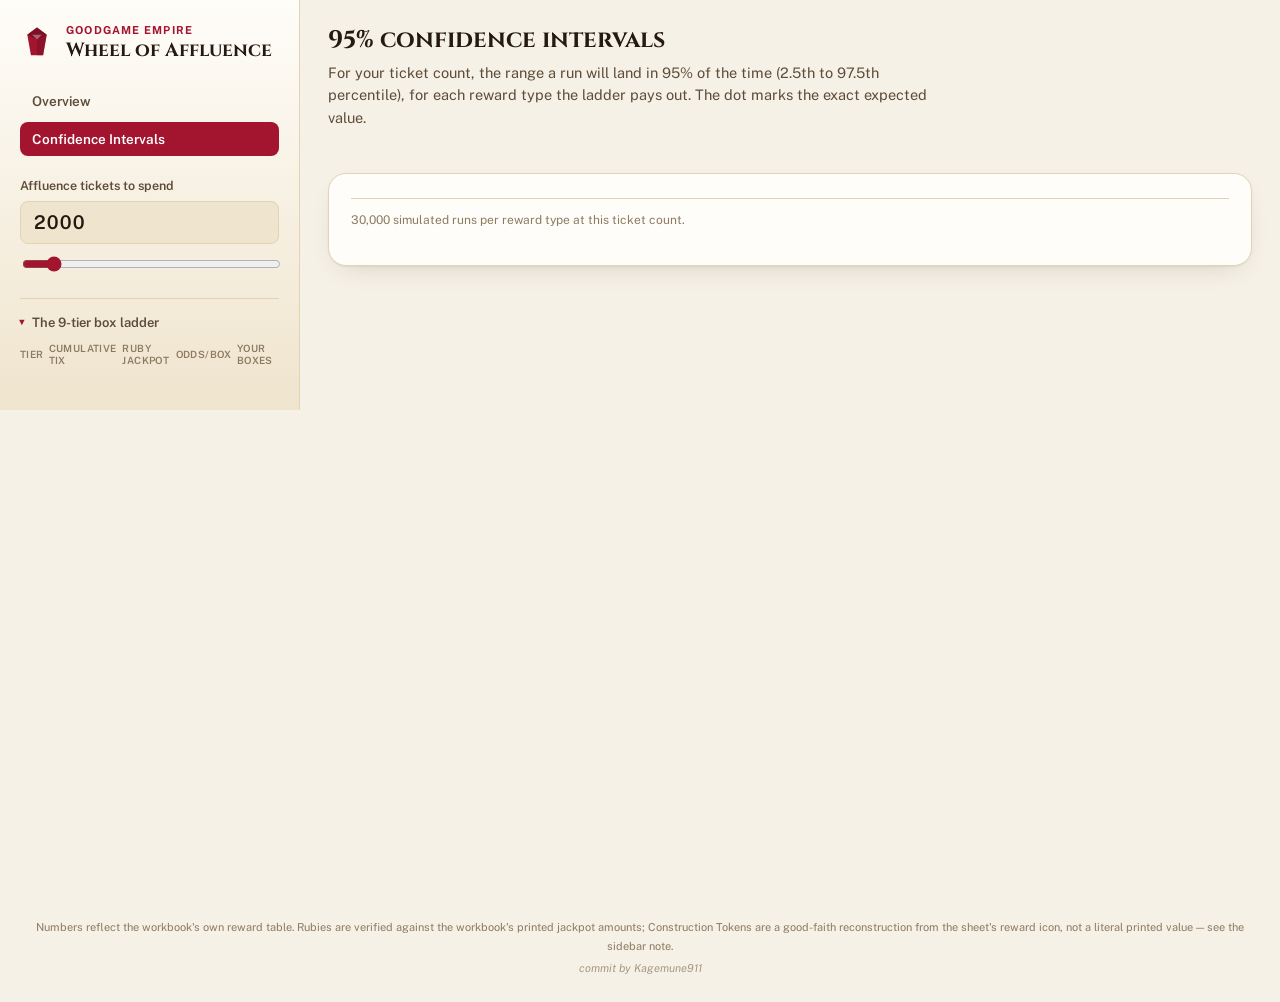
==== static/confidence.html @ 7a0fdc9e "Add confidence-interval page, ruby distribution chart, dashboard layout Split into an Overview page " ====
<!doctype html>
<html lang="en">
<head>
<meta charset="utf-8">
<meta name="viewport" content="width=device-width, initial-scale=1">
<title>Wheel of Affluence Odds — Confidence Intervals</title>
<link rel="preconnect" href="https://fonts.googleapis.com">
<link rel="preconnect" href="https://fonts.gstatic.com" crossorigin>
<link href="https://fonts.googleapis.com/css2?family=Cinzel:wght@500;600;700&family=Public+Sans:ital,wght@0,400;0,500;0,600;0,700;1,400&display=swap" rel="stylesheet">
<link rel="stylesheet" href="/static/styles.css">
</head>
<body>
<div class="shell">

  <aside class="sidebar">
    <div class="brand">
      <svg class="brand-icon" viewBox="0 0 56 56" aria-hidden="true">
        <polygon points="28,4 44,16 38,50 18,50 12,16" fill="var(--ruby)"/>
        <polygon points="28,4 44,16 28,24 12,16" fill="var(--ruby-2)"/>
        <polygon points="28,24 44,16 38,50 28,50" fill="var(--ruby-2)" opacity=".55"/>
        <polygon points="20,16 36,16 28,24" fill="#ffffff" opacity=".35"/>
      </svg>
      <div>
        <p class="eyebrow">Goodgame Empire</p>
        <h1 class="brand-title">Wheel of Affluence</h1>
      </div>
    </div>

    <nav class="nav-tabs">
      <a href="/" class="nav-tab">Overview</a>
      <a href="/confidence" class="nav-tab active">Confidence Intervals</a>
    </nav>

    <div class="field">
      <label for="tickets">Affluence tickets to spend</label>
      <input type="number" id="tickets" min="0" step="10" value="2000" inputmode="numeric">
      <input type="range" id="ticketsRange" min="0" max="20000" step="10" value="2000" aria-label="Tickets slider">
    </div>

    <details class="ladder-details" open>
      <summary>The 9-tier box ladder</summary>
      <div style="overflow-x:auto;">
      <table class="ladder-table" id="ladderTable">
        <thead><tr><th>Tier</th><th>Cumulative tix</th><th>Ruby jackpot</th><th>Odds/box</th><th>Your boxes</th></tr></thead>
        <tbody></tbody>
      </table>
      </div>
      <p class="fineprint" id="metaCaveat"></p>
    </details>
  </aside>

  <main class="content">
    <header class="page-head">
      <h2>95% confidence intervals</h2>
      <p>For your ticket count, the range a run will land in 95% of the time (2.5th to 97.5th percentile), for each reward type the ladder pays out. The dot marks the exact expected value.</p>
    </header>

    <section class="ci-grid" id="ciCards">
      <!-- populated by confidence.js -->
    </section>

    <section class="panel">
      <p class="confidence-caveat"><span id="trialsLabel">30,000</span> simulated runs per reward type at this ticket count.</p>
    </section>
  </main>
</div>

<footer>
  Numbers reflect the workbook's own reward table. Rubies are verified against the workbook's printed jackpot amounts; Construction Tokens are a good-faith reconstruction from the sheet's reward icon, not a literal printed value — see the sidebar note.
  <span class="byline">commit by Kagemune911</span>
</footer>

<script src="/static/common.js"></script>
<script src="/static/confidence.js"></script>
</body>
</html>
---- static/styles.css ----
:root{
  --bg:#f6f1e6;
  --surface:#fffdf9;
  --surface-2:#efe4cd;
  --ink:#241a12;
  --ink-2:#5d4c39;
  --ink-3:#8c7a61;
  --border:#e2d3b2;
  --ruby:#a3142f;
  --ruby-2:#7c0f25;
  --ruby-tint:#f6dbe0;
  --ruby-line:#a3142f;
  --gold:#93700f;
  --gold-tint:#f2e5bf;
  --gold-line:#93700f;
  --good:#2c7a4d;
  --good-tint:#e1f0e4;
  --shadow: 0 1px 2px rgba(40,26,10,.05), 0 10px 28px -14px rgba(40,26,10,.22);
  --radius-lg: 18px;
  --radius-md: 12px;
  --radius-sm: 8px;
  --sidebar-w: 300px;
}
@media (prefers-color-scheme: dark){
  :root:not([data-theme="light"]){
    --bg:#151009;
    --surface:#1c150e;
    --surface-2:#261c12;
    --ink:#f2e8d6;
    --ink-2:#cab998;
    --ink-3:#8f7d64;
    --border:#392b1a;
    --ruby:#ff5b74;
    --ruby-2:#ff8194;
    --ruby-tint:#3b1620;
    --ruby-line:#ff5b74;
    --gold:#e2b24d;
    --gold-tint:#332711;
    --gold-line:#e2b24d;
    --good:#6fcf8f;
    --good-tint:#193020;
    --shadow: 0 1px 2px rgba(0,0,0,.4), 0 14px 32px -16px rgba(0,0,0,.65);
  }
}
:root[data-theme="dark"]{
  --bg:#151009;
  --surface:#1c150e;
  --surface-2:#261c12;
  --ink:#f2e8d6;
  --ink-2:#cab998;
  --ink-3:#8f7d64;
  --border:#392b1a;
  --ruby:#ff5b74;
  --ruby-2:#ff8194;
  --ruby-tint:#3b1620;
  --ruby-line:#ff5b74;
  --gold:#e2b24d;
  --gold-tint:#332711;
  --gold-line:#e2b24d;
  --good:#6fcf8f;
  --good-tint:#193020;
  --shadow: 0 1px 2px rgba(0,0,0,.4), 0 14px 32px -16px rgba(0,0,0,.65);
}

*{box-sizing:border-box;}
html,body{margin:0;padding:0;}
body{
  background:var(--bg);
  color:var(--ink);
  font-family:"Public Sans", ui-sans-serif, system-ui, -apple-system, sans-serif;
  -webkit-font-smoothing:antialiased;
}

h1,h2,h3{font-family:"Cinzel", Georgia, serif; text-wrap:balance; margin:0;}
.eyebrow{
  font-family:"Public Sans", sans-serif;
  text-transform:uppercase;
  letter-spacing:.11em;
  font-size:11px;
  font-weight:700;
  color:var(--ruby);
  margin:0 0 4px;
}

/* ---- app shell: sidebar + content ---- */
.shell{
  display:grid;
  grid-template-columns: var(--sidebar-w) 1fr;
  min-height:100vh;
  align-items:start;
}
@media (max-width:820px){ .shell{grid-template-columns:1fr;} }

.sidebar{
  position:sticky; top:0;
  align-self:start;
  padding: max(24px, env(safe-area-inset-top, 0px)) 20px 24px;
  display:flex; flex-direction:column; gap:22px;
  border-right:1px solid var(--border);
  background:linear-gradient(180deg, var(--surface) 0%, var(--surface-2) 100%);
  max-height:100vh; overflow-y:auto;
}
@media (max-width:820px){ .sidebar{position:relative; max-height:none; border-right:none; border-bottom:1px solid var(--border);} }

.brand{display:flex; align-items:flex-start; gap:12px;}
.brand-icon{flex:none; width:34px; height:34px; margin-top:1px;}
.brand-title{font-size:19px; font-weight:700; line-height:1.15;}

.nav-tabs{display:flex; flex-direction:column; gap:4px;}
.nav-tab{
  display:flex; align-items:center; gap:8px;
  font:600 13.5px "Public Sans"; text-decoration:none; color:var(--ink-2);
  padding:9px 12px; border-radius:var(--radius-sm);
}
.nav-tab:hover{background:var(--surface-2); color:var(--ink);}
.nav-tab.active{background:var(--ruby); color:#fff;}

.field{display:flex; flex-direction:column; gap:8px;}
.field label{font-size:12.5px; font-weight:600; color:var(--ink-2);}
.field input[type="number"]{
  font:600 19px/1.2 "Public Sans", sans-serif;
  font-variant-numeric: tabular-nums;
  color:var(--ink);
  background:var(--surface-2);
  border:1px solid var(--border);
  border-radius:var(--radius-sm);
  padding:9px 12px;
  width:100%;
}
.field input[type="number"]:focus-visible, .ghost-btn:focus-visible, input[type=range]:focus-visible, summary:focus-visible, .nav-tab:focus-visible{
  outline:2px solid var(--ruby); outline-offset:2px;
}
input[type="range"]{ width:100%; accent-color:var(--ruby); margin-top:2px; height:20px; }
.threshold-row{display:flex; align-items:center; gap:10px;}
.threshold-row input{flex:1;}
.threshold-row span{color:var(--ink-3); font-size:13px;}
.chips{display:flex; gap:8px; flex-wrap:wrap; margin-top:-2px;}
.chip{
  font:600 12px "Public Sans"; color:var(--ink-2); background:var(--surface-2);
  border:1px solid var(--border); border-radius:999px; padding:5px 11px; cursor:pointer;
}
.chip:hover{border-color:var(--ruby); color:var(--ruby);}

.ghost-btn{
  align-self:flex-start;
  font:600 13px "Public Sans"; color:var(--ruby);
  background:var(--ruby-tint); border:1px solid transparent;
  border-radius:999px; padding:8px 14px; cursor:pointer;
}
.ghost-btn:hover{background:var(--ruby); color:#fff;}

details.ladder-details{border-top:1px solid var(--border); padding-top:16px;}
summary{cursor:pointer; font-weight:600; font-size:13px; color:var(--ink-2); list-style:none; display:flex; align-items:center; gap:6px;}
summary::-webkit-details-marker{display:none;}
summary::before{content:"▸"; color:var(--ruby); transition:transform .15s ease; font-size:11px;}
details[open] summary::before{transform:rotate(90deg);}
.ladder-table{width:100%; border-collapse:collapse; margin-top:12px; font-size:12px;}
.ladder-table th{text-align:left; color:var(--ink-3); font-weight:600; text-transform:uppercase; letter-spacing:.04em; font-size:10px; padding:0 5px 6px 0;}
.ladder-table td{padding:5px 5px 5px 0; border-top:1px solid var(--border); font-variant-numeric:tabular-nums; color:var(--ink-2);}
.ladder-table tr.active td{color:var(--ink); font-weight:700; background:var(--gold-tint);}
.ladder-table tr.active td:first-child{border-top-left-radius:6px;border-bottom-left-radius:6px;}
.ladder-table tr.active td:last-child{border-top-right-radius:6px;border-bottom-right-radius:6px;}
.fineprint{font-size:11px; color:var(--ink-3); line-height:1.6; margin:14px 0 0;}
.fineprint code{background:var(--surface-2); padding:1px 5px; border-radius:4px;}

/* ---- content ---- */
.content{padding: max(24px, env(safe-area-inset-top, 0px)) 28px 40px; display:flex; flex-direction:column; gap:22px; min-width:0;}
.page-head p{margin:6px 0 0; color:var(--ink-2); font-size:14.5px; line-height:1.55; max-width:68ch;}

.panel{
  background:var(--surface);
  border:1px solid var(--border);
  border-radius:var(--radius-lg);
  box-shadow:var(--shadow);
  padding:22px;
}

.stat-grid{display:grid; grid-template-columns:repeat(4,1fr); gap:12px;}
@media (max-width:640px){ .stat-grid{grid-template-columns:repeat(2,1fr);} }
.stat-tile{
  background:var(--surface-2); border:1px solid var(--border); border-radius:var(--radius-md);
  padding:14px 16px; display:flex; flex-direction:column; gap:6px; min-width:0;
}
.stat-label{font-size:11px; font-weight:600; color:var(--ink-3); text-transform:uppercase; letter-spacing:.05em;}
.stat-value{font-size:clamp(18px,2.6vw,24px); font-weight:700; font-variant-numeric:tabular-nums; color:var(--ink); white-space:nowrap; overflow:hidden; text-overflow:ellipsis;}
.stat-tile.hero-stat{background:linear-gradient(160deg, var(--gold-tint), var(--surface-2));}
.stat-tile.highlight{background:linear-gradient(160deg, var(--ruby-tint), var(--surface-2)); border-color:var(--ruby);}
.stat-tile.highlight .stat-value{color:var(--ruby);}

.charts-grid{display:grid; grid-template-columns:1fr 1fr; gap:22px;}
@media (max-width:980px){ .charts-grid{grid-template-columns:1fr;} }

.chart-card .chart-head h2, .chart-card .chart-head h3{font-size:15.5px; font-weight:600; color:var(--ink);}
.chart-sub{margin:4px 0 0; font-size:12px; color:var(--ink-3);}
.chart-wrap{position:relative; margin-top:10px;}
svg.chart-svg{width:100%; height:auto; display:block; overflow:visible;}
.axis-label{font-size:10.5px; fill:var(--ink-3); font-family:"Public Sans", sans-serif;}
.grid-line{stroke:var(--border); stroke-width:1;}
.ccdf-area{fill:url(#rubyGradient);}
.ccdf-line{fill:none; stroke:var(--ruby-line); stroke-width:2.25; stroke-linejoin:round;}
.marker-line{stroke:var(--ink-3); stroke-width:1.25; stroke-dasharray:3 3;}
.marker-dot{fill:var(--ruby); stroke:var(--surface); stroke-width:2;}
.hover-line{stroke:var(--ink-2); stroke-width:1; opacity:0;}
.tooltip{
  position:absolute; pointer-events:none; background:var(--ink); color:var(--surface);
  font:600 12px "Public Sans"; padding:6px 10px; border-radius:8px; transform:translate(-50%,-115%);
  white-space:nowrap; opacity:0; transition:opacity .1s ease; box-shadow:var(--shadow); z-index:2;
}

.bar-rect{fill:var(--gold); }
.bar-rect.other{fill:var(--ink-3); opacity:.55;}
.bar-rect:hover{fill:var(--ruby);}
.bar-label{font-size:10px; fill:var(--ink-2); font-family:"Public Sans", sans-serif; font-variant-numeric:tabular-nums;}

/* ---- confidence-interval cards ---- */
.ci-grid{display:grid; grid-template-columns:1fr 1fr; gap:22px;}
@media (max-width:820px){ .ci-grid{grid-template-columns:1fr;} }
.ci-card{display:flex; flex-direction:column; gap:16px;}
.ci-card h3{font-size:17px;}
.ci-card .ci-unit{font-size:12.5px; color:var(--ink-3); font-weight:600; text-transform:uppercase; letter-spacing:.05em;}
.ci-range-wrap{padding:6px 2px;}
.ci-numbers{display:grid; grid-template-columns:repeat(3,1fr); gap:10px;}
.ci-num{display:flex; flex-direction:column; gap:4px;}
.ci-num .ci-num-label{font-size:10.5px; color:var(--ink-3); text-transform:uppercase; letter-spacing:.04em; font-weight:600;}
.ci-num .ci-num-value{font-size:17px; font-weight:700; font-variant-numeric:tabular-nums;}
.ci-num.low .ci-num-value{color:var(--ink-2);}
.ci-num.mean .ci-num-value{color:var(--ruby);}
.ci-num.high .ci-num-value{color:var(--ink-2);}
.confidence-caveat{
  font-size:12px; color:var(--ink-3); line-height:1.6; border-top:1px solid var(--border); padding-top:12px; margin-top:2px;
}

footer{font-size:11px; color:var(--ink-3); text-align:center; line-height:1.7; padding: 18px 20px max(24px, env(safe-area-inset-bottom, 0px));}
footer a{color:var(--ink-2);}
.byline{display:block; margin-top:4px; font-style:italic; opacity:.75;}

@media (prefers-reduced-motion: reduce){ *{transition:none !important;} }
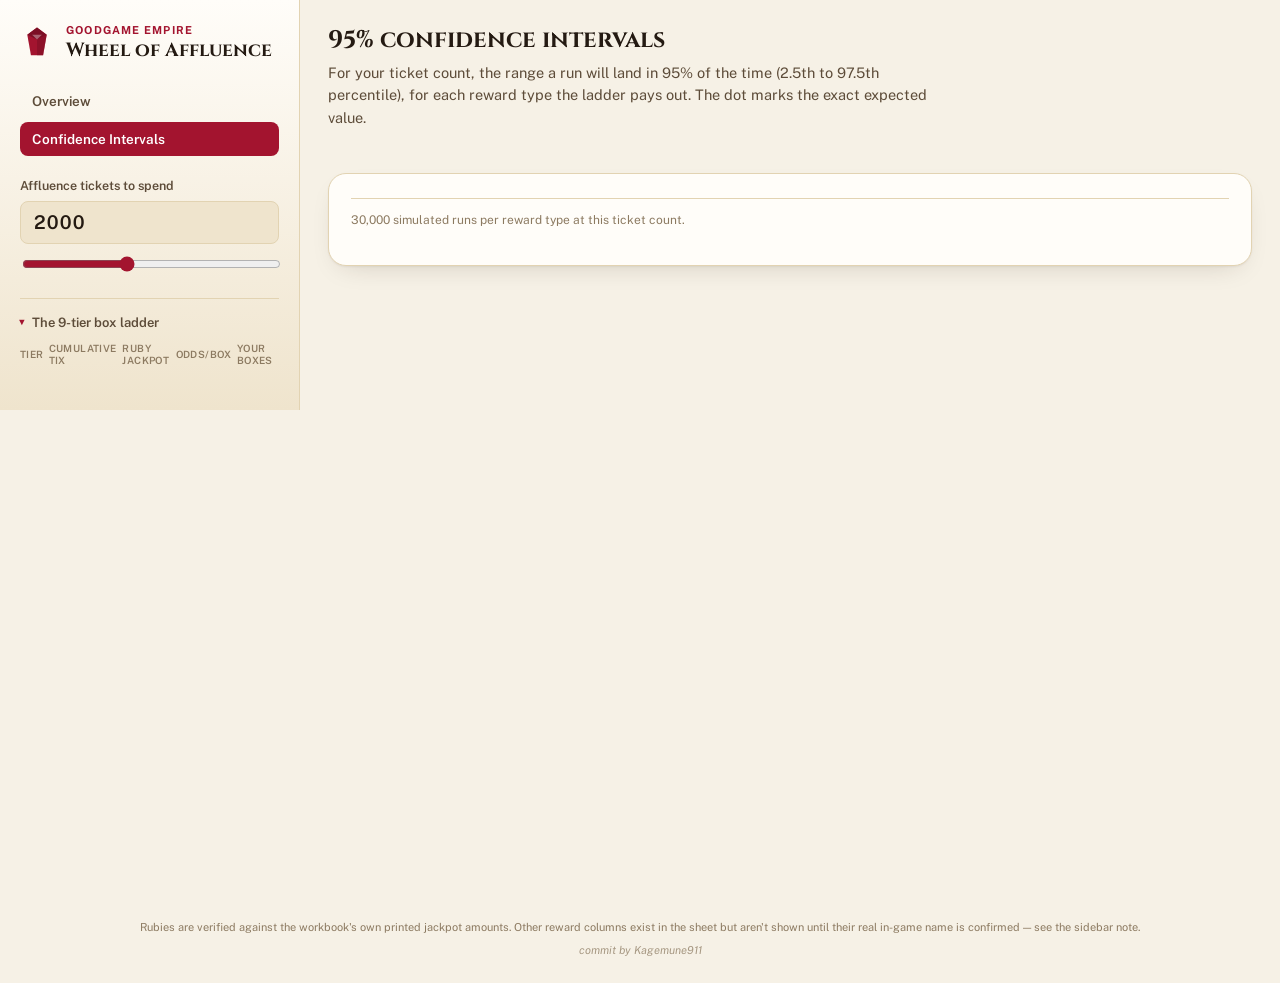
==== commit 3ba2e65c: "Remove unverified Construction Tokens reward, fix distribution tail bucket Construction Tokens' amou" ====
--- a/static/confidence.html
+++ b/static/confidence.html
@@ -34,7 +34,7 @@
     <div class="field">
       <label for="tickets">Affluence tickets to spend</label>
       <input type="number" id="tickets" min="0" step="10" value="2000" inputmode="numeric">
-      <input type="range" id="ticketsRange" min="0" max="20000" step="10" value="2000" aria-label="Tickets slider">
+      <input type="range" id="ticketsRange" min="0" max="5000" step="10" value="2000" aria-label="Tickets slider">
     </div>
 
     <details class="ladder-details" open>
@@ -66,7 +66,7 @@
 </div>
 
 <footer>
-  Numbers reflect the workbook's own reward table. Rubies are verified against the workbook's printed jackpot amounts; Construction Tokens are a good-faith reconstruction from the sheet's reward icon, not a literal printed value — see the sidebar note.
+  Rubies are verified against the workbook's own printed jackpot amounts. Other reward columns exist in the sheet but aren't shown until their real in-game name is confirmed — see the sidebar note.
   <span class="byline">commit by Kagemune911</span>
 </footer>
 
--- a/static/styles.css
+++ b/static/styles.css
@@ -213,8 +213,7 @@
 .bar-label{font-size:10px; fill:var(--ink-2); font-family:"Public Sans", sans-serif; font-variant-numeric:tabular-nums;}
 
 /* ---- confidence-interval cards ---- */
-.ci-grid{display:grid; grid-template-columns:1fr 1fr; gap:22px;}
-@media (max-width:820px){ .ci-grid{grid-template-columns:1fr;} }
+.ci-grid{display:grid; grid-template-columns:repeat(auto-fit, minmax(320px, 460px)); gap:22px;}
 .ci-card{display:flex; flex-direction:column; gap:16px;}
 .ci-card h3{font-size:17px;}
 .ci-card .ci-unit{font-size:12.5px; color:var(--ink-3); font-weight:600; text-transform:uppercase; letter-spacing:.05em;}
